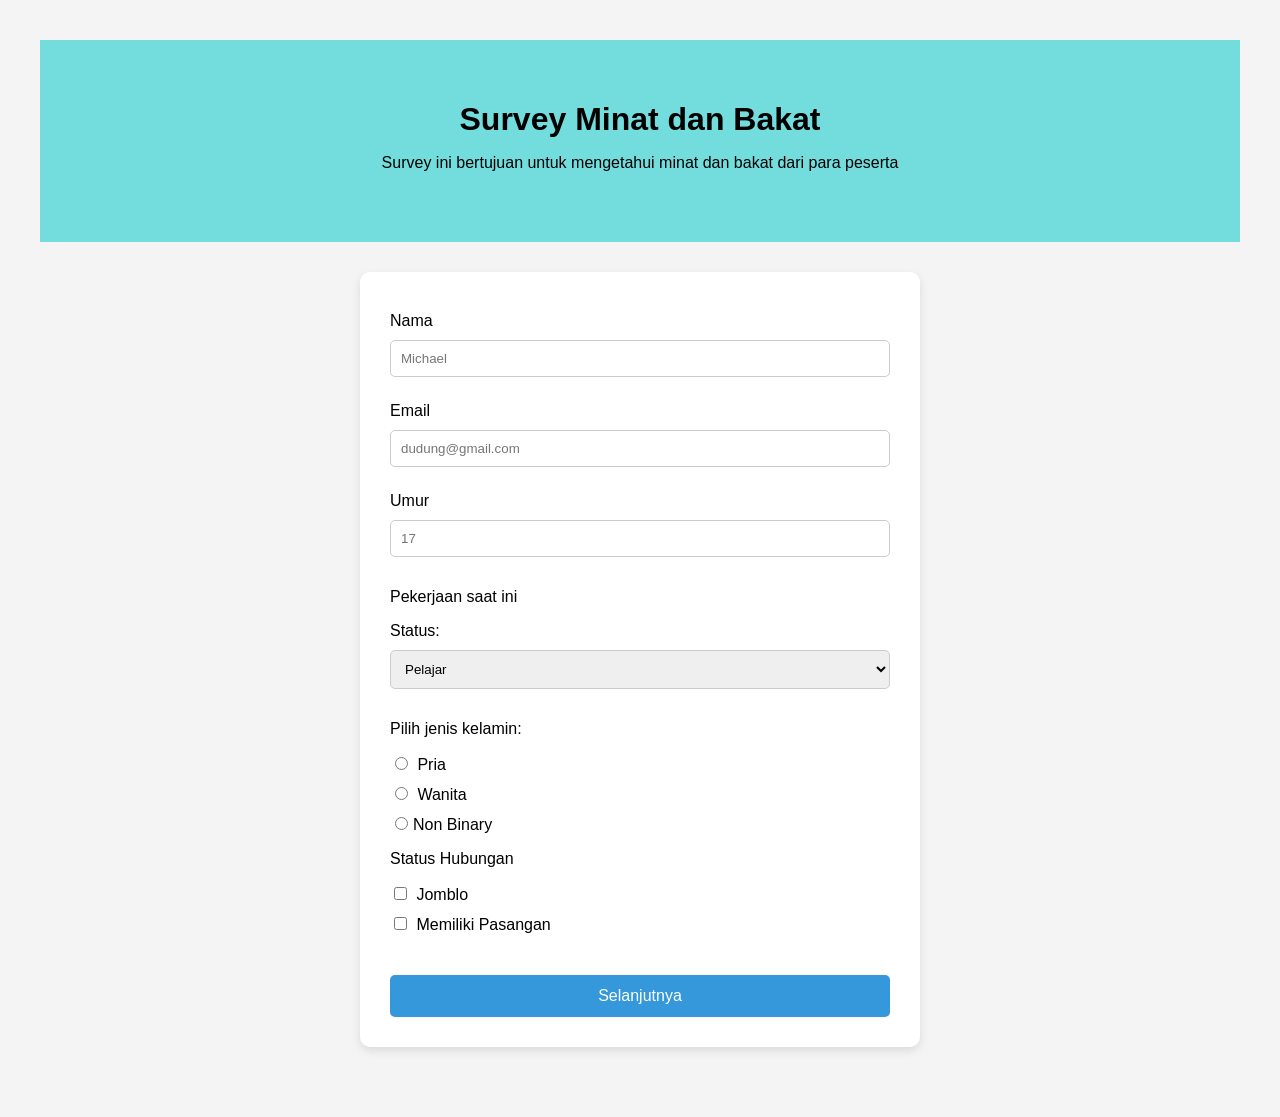
==== page-1/index.html @ 093e573e "Menambahkan Page 1 survey" ====
<!DOCTYPE html>
<html lang="en">
  <head>
    <meta charset="UTF-8" />
    <title>Survey MInat dan Bakat</title>
    <link rel="stylesheet" href="style.css">
  </head>

  <body>
    <header>
      <h1 id="title">Survey Minat dan Bakat</h1>
      <p id="description">Survey ini bertujuan untuk mengetahui minat dan bakat dari para peserta</p>

    </header>

    <form id="survey-form">

      <label id="name-label" for="nama">Nama</label>
      <input type="text" id="name" required
      placeholder="Michael" />
      
      <label id="email-label" for="email">Email</label>
      <input type="email" id="email" required
       placeholder="dudung@gmail.com" />

      <label id="number-label" for="number">Umur</label>
      <input type="number" id="number" min="1" max="100" required
      placeholder=17 />

      <p>Pekerjaan saat ini</p>
      
      <label >Status:</label>
      <select id="dropdown"> 
        <option value="pelajar">Pelajar
        </option>
        <option value="pekerja">Pekerja</option>
        <option value="pengangguran">Pengangguran</option>
      </select>

      <p>Pilih jenis kelamin:</p>
      <label>
      <input type="radio" name="gender" value="pria"  /> Pria
      </label>

      <label>
      <input type="radio" name="gender" value="wanita" /> Wanita
      </label>

      <label>
        <input  type="radio" name="gender" value="non binary">Non Binary
      </label>

      <p>Status Hubungan</p>
      <label>
      <input type="checkbox" name="status" value="jomblo"  /> Jomblo
      </label>

      <label>
      <input type="checkbox" name="status" value="pasangan" /> Memiliki Pasangan
      </label>

      <br><br>

      <button id="submit" type="submit">Selanjutnya</button>
    </form>
  </body>
</html>
---- page-1/style.css ----
body {
    background-color: #f4f4f4;
    font-family: Arial, sans-serif;
    margin: 0;
    padding: 40px;
}

header {
    background-color: rgb(115, 221, 221);
    text-align: center;
    padding: 40px;
}

#title {
    text-align: center;
    margin-bottom: 10px;
}

#description {
    text-align: center;
    margin-bottom: 30px;
}


#survey-form {
    background-color: white;
    max-width: 500px;

    /* Membuat form berada di tengah */
    margin: 30px auto;

    /* Jarak isi dengan sisi dalam form */
    padding: 30px;

    /* Membuat sudut form melengkung */
    border-radius: 10px;

    /* Memberikan sedikit bayangan */
    box-shadow: 0 4px 10px rgba(0, 0, 0, 0.1);
}


label {
    display: block;
    margin-top: 10px;
    margin-bottom: 5px;
}


input[type="text"],
input[type="email"],
input[type="number"],
select,
textarea {
    width: 100%;
    padding: 10px;

    margin-top: 5px;
    margin-bottom: 15px;

    border: 1px solid #ccc;
    border-radius: 5px;

    box-sizing: border-box;
}


input[type="radio"],
input[type="checkbox"] {
    margin-right: 5px;
}




textarea {
    resize: vertical;
}


#submit {
    width: 100%;

    padding: 12px;

    background-color: #3498db;
    color: white;

    border: none;
    border-radius: 5px;

    font-size: 16px;

    cursor: pointer;
}


#submit:hover {
    background-color: #2980b9;
}
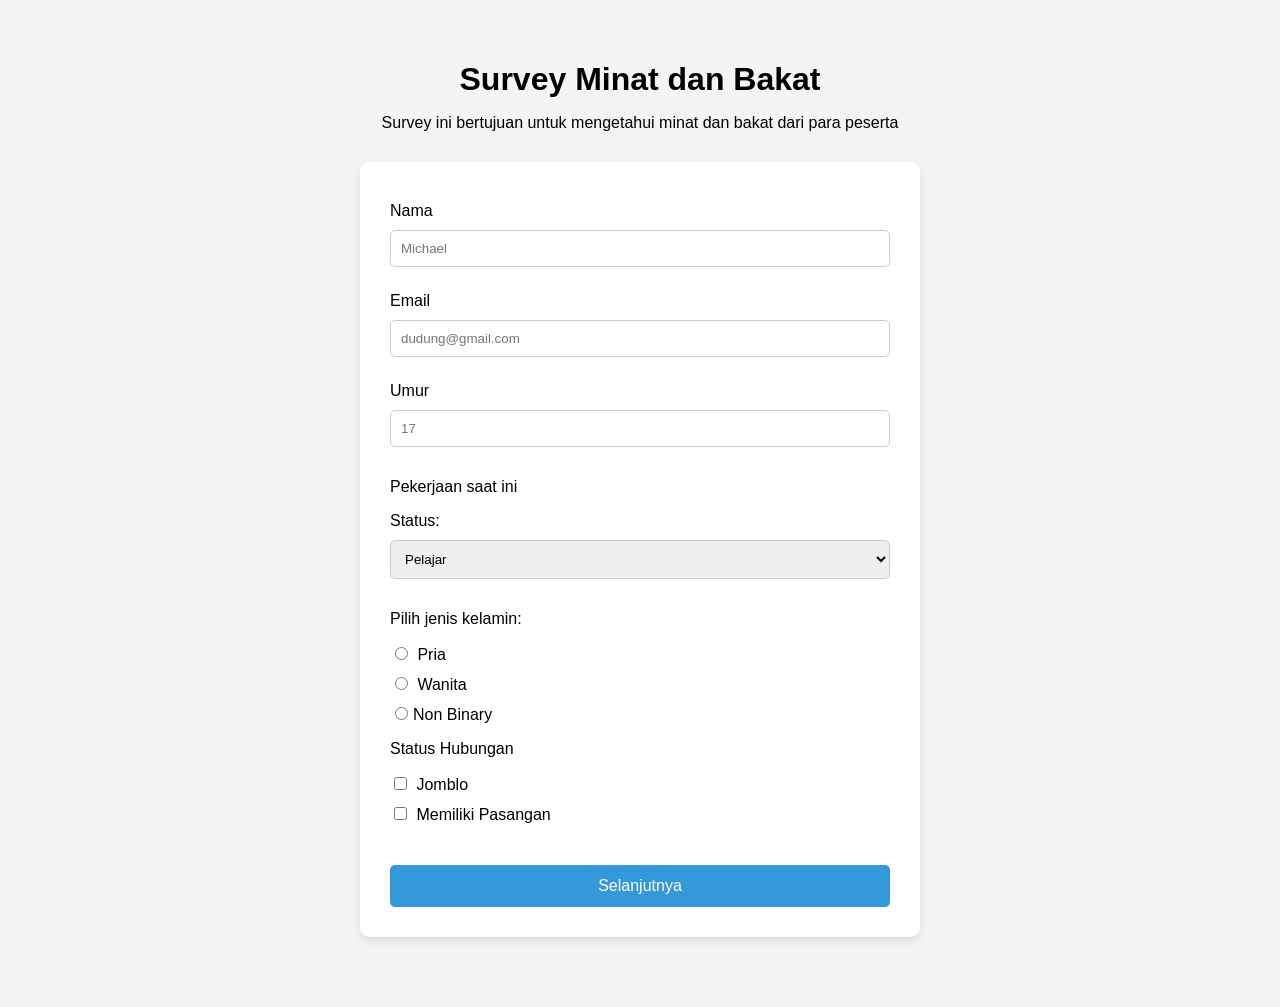
==== commit 09371a2b: "menghungkan page 1 samapi dengan page 3" ====
--- a/page-1/index.html
+++ b/page-1/index.html
@@ -21,7 +21,7 @@
       
       <label id="email-label" for="email">Email</label>
       <input type="email" id="email" required
-       placeholder="dudung@gmail.com" />
+      placeholder="dudung@gmail.com" />
 
       <label id="number-label" for="number">Umur</label>
       <input type="number" id="number" min="1" max="100" required
@@ -61,7 +61,9 @@
 
       <br><br>
 
-      <button id="submit" type="submit">Selanjutnya</button>
+      <a href="../page-2/main.html" id="submit">
+        Selanjutnya
+      </a>
     </form>
   </body>
 </html>
--- a/page-1/style.css
+++ b/page-1/style.css
@@ -7,11 +7,6 @@
     padding: 40px;
 }
 
-header {
-    background-color: rgb(115, 221, 221);
-    text-align: center;
-    padding: 40px;
-}
 
 #title {
     text-align: center;
@@ -81,6 +76,7 @@
 
 
 #submit {
+    display: block;
     width: 100%;
 
     padding: 12px;
@@ -93,7 +89,12 @@
 
     font-size: 16px;
 
+    text-align: center;
+    text-decoration: none;
+
     cursor: pointer;
+
+    box-sizing: border-box;
 }
 
 
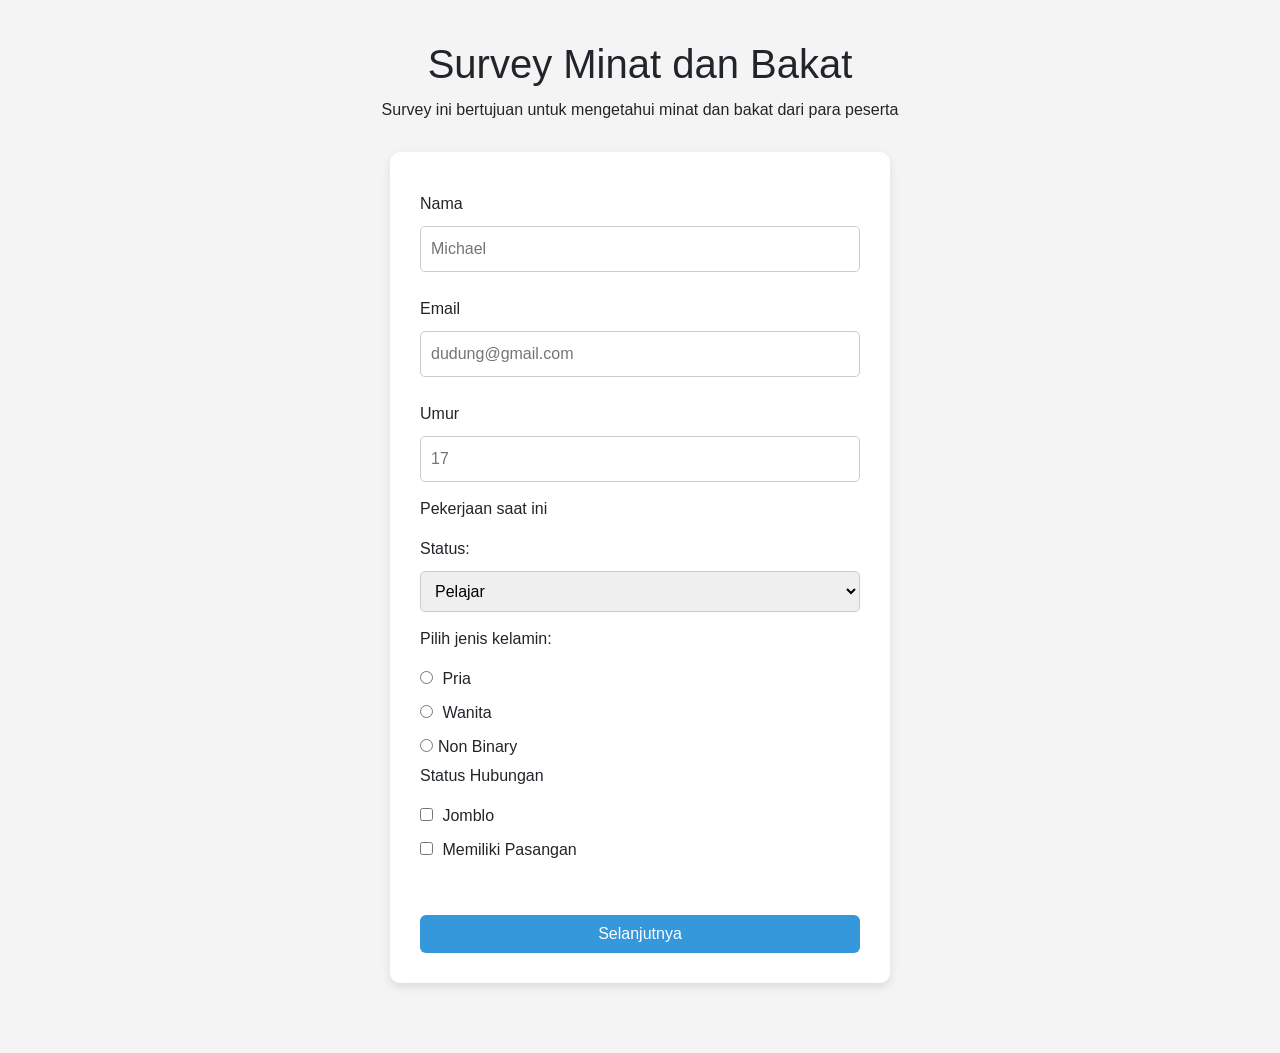
==== commit cc6caea1: "Menambahkan bootstraps pada peg 1 dan 2" ====
--- a/page-1/index.html
+++ b/page-1/index.html
@@ -3,7 +3,9 @@
   <head>
     <meta charset="UTF-8" />
     <title>Survey MInat dan Bakat</title>
+    <link href="https://cdn.jsdelivr.net/npm/bootstrap@5.3.8/dist/css/bootstrap.min.css" rel="stylesheet" integrity="sha384-sRIl4kxILFvY47J16cr9ZwB07vP4J8+LH7qKQnuqkuIAvNWLzeN8tE5YBujZqJLB" crossorigin="anonymous">
     <link rel="stylesheet" href="style.css">
+
   </head>
 
   <body>
@@ -60,8 +62,8 @@
       </label>
 
       <br><br>
-
-      <a href="../page-2/main.html" id="submit">
+      
+      <a href="../page-2/main.html" class="btn btn-survey w-100">
         Selanjutnya
       </a>
     </form>
--- a/page-1/style.css
+++ b/page-1/style.css
@@ -75,29 +75,14 @@
 }
 
 
-#submit {
-    display: block;
-    width: 100%;
-
-    padding: 12px;
-
+.btn-survey {
     background-color: #3498db;
     color: white;
+}
 
-    border: none;
-    border-radius: 5px;
-
-    font-size: 16px;
-
-    text-align: center;
-    text-decoration: none;
-
-    cursor: pointer;
-
-    box-sizing: border-box;
+.btn-survey:hover {
+    background-color: #2980b9;
+    color: white;
 }
 
 
-#submit:hover {
-    background-color: #2980b9;
-}
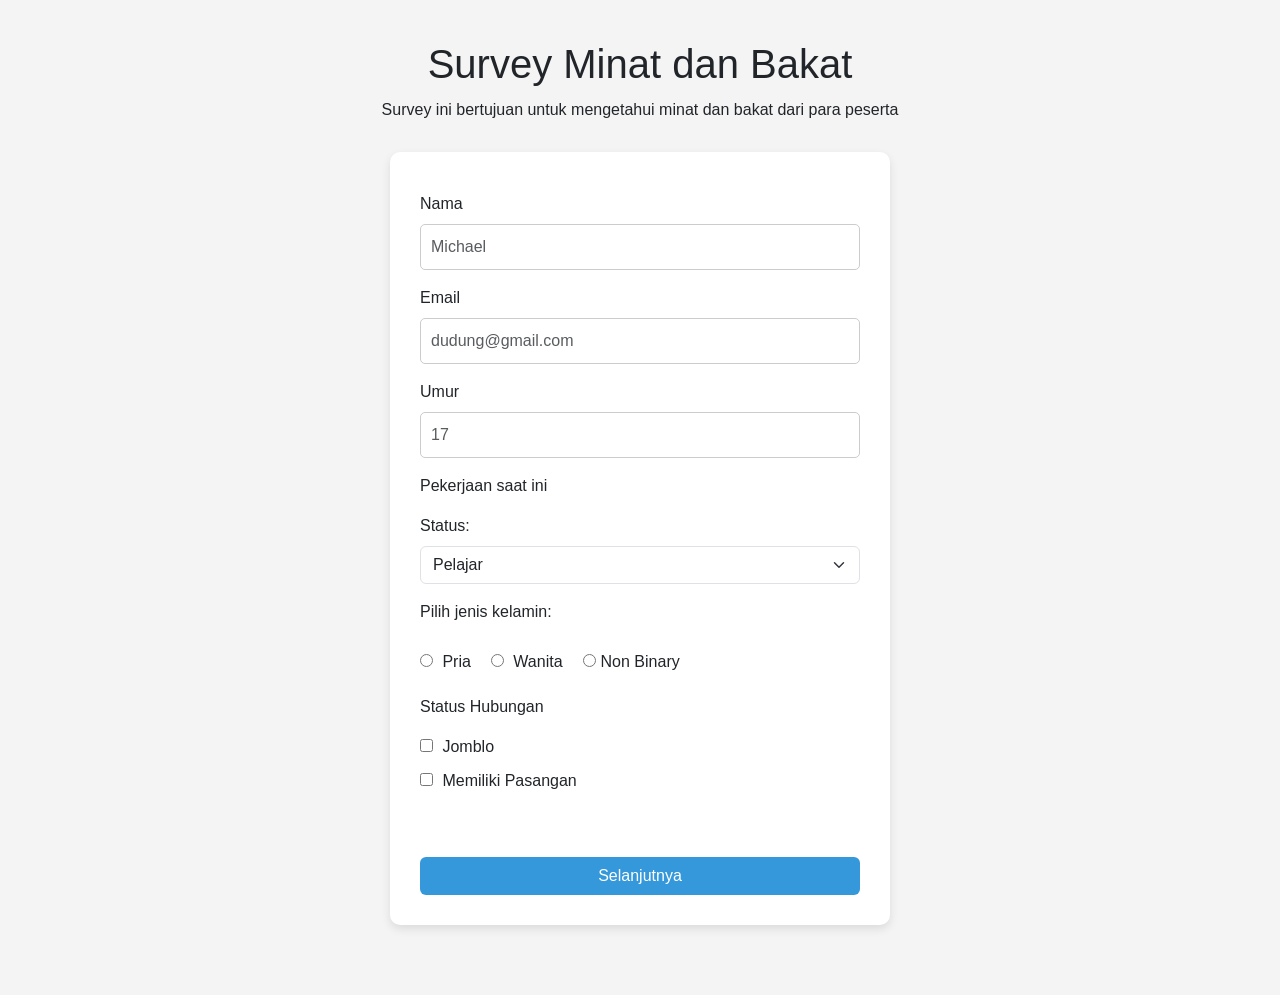
==== commit 8a155fa9: "menambahkan flexbox,responsiv design dan bootstraps" ====
--- a/page-1/index.html
+++ b/page-1/index.html
@@ -2,6 +2,7 @@
 <html lang="en">
   <head>
     <meta charset="UTF-8" />
+    <meta name="viewport" content="width=device-width, initial-scale=1.0">
     <title>Survey MInat dan Bakat</title>
     <link href="https://cdn.jsdelivr.net/npm/bootstrap@5.3.8/dist/css/bootstrap.min.css" rel="stylesheet" integrity="sha384-sRIl4kxILFvY47J16cr9ZwB07vP4J8+LH7qKQnuqkuIAvNWLzeN8tE5YBujZqJLB" crossorigin="anonymous">
     <link rel="stylesheet" href="style.css">
@@ -17,49 +18,60 @@
 
     <form id="survey-form">
 
-      <label id="name-label" for="nama">Nama</label>
-      <input type="text" id="name" required
-      placeholder="Michael" />
+      <div class="mb-3">
+        <label id="name-label" for="name" class="form-label">Nama</label>
+        <input type="text" id="name" class="form-control" required
+        placeholder="Michael" />
+      </div>
       
-      <label id="email-label" for="email">Email</label>
-      <input type="email" id="email" required
-      placeholder="dudung@gmail.com" />
+      <div class="mb-3">
+        <label id="email-label" for="email" class="form-label">Email</label>
+        <input type="email" id="email" class="form-control" required
+        placeholder="dudung@gmail.com" />
+      </div>
 
-      <label id="number-label" for="number">Umur</label>
-      <input type="number" id="number" min="1" max="100" required
-      placeholder=17 />
+      <div class="mb-3">
+        <label id="number-label" for="number" class="form-label">Umur</label>
+        <input type="number" id="number" class="form-control" min="1" max="100" required
+        placeholder=17 />
+      </div>
 
       <p>Pekerjaan saat ini</p>
       
-      <label >Status:</label>
-      <select id="dropdown"> 
-        <option value="pelajar">Pelajar
-        </option>
-        <option value="pekerja">Pekerja</option>
-        <option value="pengangguran">Pengangguran</option>
-      </select>
+      <div class="mb-3">
+        <label for="dropdown" class="form-label">Status:</label>
+        <select id="dropdown" class="form-select"> 
+          <option value="pelajar">Pelajar</option>
+          <option value="pekerja">Pekerja</option>
+          <option value="pengangguran">Pengangguran</option>
+        </select>
+      </div>
 
       <p>Pilih jenis kelamin:</p>
-      <label>
-      <input type="radio" name="gender" value="pria"  /> Pria
-      </label>
+      <div class="gender-options mb-3">
+        <label>
+          <input type="radio" name="gender" value="pria"  /> Pria
+        </label>
 
-      <label>
-      <input type="radio" name="gender" value="wanita" /> Wanita
-      </label>
+        <label>
+          <input type="radio" name="gender" value="wanita" /> Wanita
+        </label>
 
-      <label>
-        <input  type="radio" name="gender" value="non binary">Non Binary
-      </label>
+        <label>
+          <input  type="radio" name="gender" value="non binary">Non Binary
+        </label>
+      </div>
 
       <p>Status Hubungan</p>
-      <label>
-      <input type="checkbox" name="status" value="jomblo"  /> Jomblo
-      </label>
+      <div class="mb-3">
+        <label>
+          <input type="checkbox" name="status" value="jomblo"  /> Jomblo
+        </label>
 
-      <label>
-      <input type="checkbox" name="status" value="pasangan" /> Memiliki Pasangan
-      </label>
+        <label>
+          <input type="checkbox" name="status" value="pasangan" /> Memiliki Pasangan
+        </label>
+      </div>
 
       <br><br>
       
--- a/page-1/style.css
+++ b/page-1/style.css
@@ -22,6 +22,7 @@
 #survey-form {
     background-color: white;
     max-width: 500px;
+    width: 90%;
 
     /* Membuat form berada di tengah */
     margin: 30px auto;
@@ -67,7 +68,10 @@
     margin-right: 5px;
 }
 
-
+.gender-options {
+    display: flex;
+    gap: 20px;
+}
 
 
 textarea {
@@ -85,4 +89,22 @@
     color: white;
 }
 
+@media (max-width: 576px) {
 
+    body {
+        padding: 15px;
+    }
+
+    #survey-form {
+        width: 100%;
+        padding: 20px;
+        margin: 20px auto;
+    }
+
+    .gender-options {
+        flex-direction: column;
+        gap: 5px;
+    }
+
+}
+
